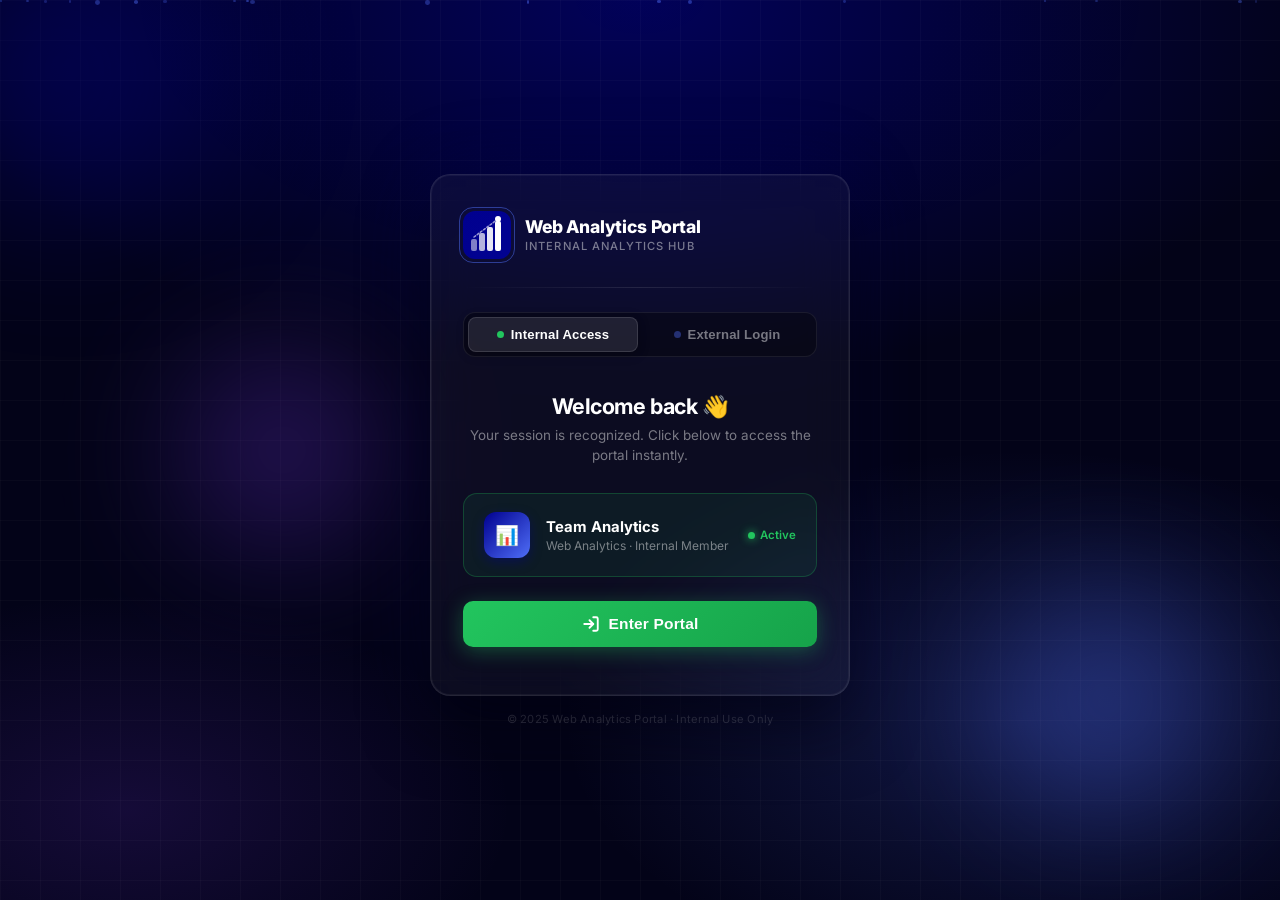
==== index.html @ 43e50b96 "Add files via upload" ====
<!DOCTYPE html>
<html lang="en">
<head>
  <meta charset="UTF-8"/>
  <meta name="viewport" content="width=device-width, initial-scale=1.0"/>
  <title>Web Analytics Portal</title>
  <link rel="stylesheet" href="style.css"/>
</head>
<body class="portal-body">

  <!-- NAVBAR -->
  <header class="navbar">
    <div class="nav-brand">
      <svg width="30" height="30" viewBox="0 0 48 48" fill="none" xmlns="http://www.w3.org/2000/svg">
        <rect width="48" height="48" rx="10" fill="white"/>
        <rect x="8" y="28" width="6" height="12" rx="2" fill="#00008f" opacity="0.4"/>
        <rect x="16" y="22" width="6" height="18" rx="2" fill="#00008f" opacity="0.6"/>
        <rect x="24" y="16" width="6" height="24" rx="2" fill="#00008f" opacity="0.8"/>
        <rect x="32" y="10" width="6" height="30" rx="2" fill="#00008f"/>
        <path d="M11 26 L19 20 L27 14 L35 8" stroke="#4f6ef7" stroke-width="1.5" stroke-linecap="round" stroke-dasharray="2 2"/>
        <circle cx="35" cy="8" r="2.5" fill="#4f6ef7"/>
      </svg>
      <span>Web Analytics Portal</span>
    </div>
    <nav class="nav-tabs">
      <button class="nav-tab active" onclick="switchTab('home')">Home</button>
      <button class="nav-tab" onclick="switchTab('documentation')">Documentation</button>
      <button class="nav-tab" onclick="switchTab('dpo')">DPO</button>
      <button class="nav-tab" onclick="switchTab('resources')">Resources</button>
      <button class="nav-tab" onclick="switchTab('training')">Internal Training</button>
    </nav>
    <div class="nav-user">
      <span class="nav-user-name" id="nav-username">Team</span>
      <button class="btn-logout" onclick="logout()">Logout</button>
    </div>
  </header>

  <!-- ===== HOME TAB ===== -->
  <main id="tab-home" class="tab-content active">
    <div class="page-hero">
      <h1>Analytics Tools &amp; Platforms</h1>
      <p>Explore the suite of web analytics tools used across our digital ecosystem</p>
    </div>

    <div class="tools-grid container">

      <!-- Google Analytics GA4 -->
      <div class="tool-card">
        <div class="tool-card-header ga4-accent">
          <div class="tool-icon">
            <svg width="32" height="32" viewBox="0 0 32 32" fill="none">
              <circle cx="16" cy="16" r="14" fill="#E8710A"/>
              <rect x="10" y="14" width="4" height="10" rx="1" fill="white"/>
              <rect x="17" y="10" width="4" height="14" rx="1" fill="white"/>
            </svg>
          </div>
          <span class="tool-tag">Analytics</span>
        </div>
        <div class="tool-card-body">
          <h3>Google Analytics GA4</h3>
          <p>Next-generation analytics platform with event-based tracking, cross-platform measurement, and AI-powered insights for understanding user behaviour.</p>
          <div class="tool-links">
            <a href="https://analytics.google.com" target="_blank" class="link-pill">
              <svg width="14" height="14" viewBox="0 0 24 24" fill="none" stroke="currentColor" stroke-width="2"><path d="M18 13v6a2 2 0 0 1-2 2H5a2 2 0 0 1-2-2V8a2 2 0 0 1 2-2h6"/><polyline points="15 3 21 3 21 9"/><line x1="10" y1="14" x2="21" y2="3"/></svg>
              Open Platform
            </a>
            <a href="https://www.youtube.com/results?search_query=Google+Analytics+GA4+tutorial" target="_blank" class="btn-watch">
              <svg width="14" height="14" viewBox="0 0 24 24" fill="currentColor"><path d="M8 5v14l11-7z"/></svg>
              Watch Now
            </a>
          </div>
        </div>
      </div>

      <!-- Google Tag Manager -->
      <div class="tool-card">
        <div class="tool-card-header gtm-accent">
          <div class="tool-icon">
            <svg width="32" height="32" viewBox="0 0 32 32" fill="none">
              <rect width="32" height="32" rx="6" fill="#4285F4"/>
              <path d="M16 7l6 9-6 9-6-9z" fill="white" opacity="0.9"/>
              <circle cx="16" cy="16" r="3" fill="#4285F4"/>
            </svg>
          </div>
          <span class="tool-tag">Tag Management</span>
        </div>
        <div class="tool-card-body">
          <h3>Google Tag Manager</h3>
          <p>Deploy and manage marketing and analytics tags without code changes. Centralise tracking implementations and streamline your digital measurement stack.</p>
          <div class="tool-links">
            <a href="https://tagmanager.google.com" target="_blank" class="link-pill">
              <svg width="14" height="14" viewBox="0 0 24 24" fill="none" stroke="currentColor" stroke-width="2"><path d="M18 13v6a2 2 0 0 1-2 2H5a2 2 0 0 1-2-2V8a2 2 0 0 1 2-2h6"/><polyline points="15 3 21 3 21 9"/><line x1="10" y1="14" x2="21" y2="3"/></svg>
              Open Platform
            </a>
            <a href="https://www.youtube.com/results?search_query=Google+Tag+Manager+tutorial" target="_blank" class="btn-watch">
              <svg width="14" height="14" viewBox="0 0 24 24" fill="currentColor"><path d="M8 5v14l11-7z"/></svg>
              Watch Now
            </a>
          </div>
        </div>
      </div>

      <!-- Piano Analytics -->
      <div class="tool-card">
        <div class="tool-card-header piano-accent">
          <div class="tool-icon">
            <svg width="32" height="32" viewBox="0 0 32 32" fill="none">
              <rect width="32" height="32" rx="6" fill="#0050A0"/>
              <path d="M6 22V12l5 6 5-10 5 8 5-4v10H6z" fill="white"/>
            </svg>
          </div>
          <span class="tool-tag">Analytics</span>
        </div>
        <div class="tool-card-body">
          <h3>Piano Analytics</h3>
          <p>Privacy-first analytics with granular data control. Gain deep audience insights while staying compliant with GDPR and other data protection regulations.</p>
          <div class="tool-links">
            <a href="https://piano.io/product/analytics/" target="_blank" class="link-pill">
              <svg width="14" height="14" viewBox="0 0 24 24" fill="none" stroke="currentColor" stroke-width="2"><path d="M18 13v6a2 2 0 0 1-2 2H5a2 2 0 0 1-2-2V8a2 2 0 0 1 2-2h6"/><polyline points="15 3 21 3 21 9"/><line x1="10" y1="14" x2="21" y2="3"/></svg>
              Open Platform
            </a>
            <a href="https://www.youtube.com/results?search_query=Piano+Analytics+tutorial" target="_blank" class="btn-watch">
              <svg width="14" height="14" viewBox="0 0 24 24" fill="currentColor"><path d="M8 5v14l11-7z"/></svg>
              Watch Now
            </a>
          </div>
        </div>
      </div>

      <!-- Commanders Act -->
      <div class="tool-card">
        <div class="tool-card-header ca-accent">
          <div class="tool-icon">
            <svg width="32" height="32" viewBox="0 0 32 32" fill="none">
              <rect width="32" height="32" rx="6" fill="#00008f"/>
              <path d="M8 16a8 8 0 0 1 14-5.2M24 16a8 8 0 0 1-14 5.2" stroke="white" stroke-width="2" stroke-linecap="round"/>
              <circle cx="16" cy="16" r="3" fill="white"/>
            </svg>
          </div>
          <span class="tool-tag">CDP &amp; TMS</span>
        </div>
        <div class="tool-card-body">
          <h3>Commanders Act</h3>
          <p>Enterprise Customer Data Platform combining tag management, consent management, and data activation — built with privacy compliance at its core.</p>
          <div class="tool-links">
            <a href="https://www.commandersact.com" target="_blank" class="link-pill">
              <svg width="14" height="14" viewBox="0 0 24 24" fill="none" stroke="currentColor" stroke-width="2"><path d="M18 13v6a2 2 0 0 1-2 2H5a2 2 0 0 1-2-2V8a2 2 0 0 1 2-2h6"/><polyline points="15 3 21 3 21 9"/><line x1="10" y1="14" x2="21" y2="3"/></svg>
              Open Platform
            </a>
            <a href="https://www.youtube.com/results?search_query=Commanders+Act+tutorial" target="_blank" class="btn-watch">
              <svg width="14" height="14" viewBox="0 0 24 24" fill="currentColor"><path d="M8 5v14l11-7z"/></svg>
              Watch Now
            </a>
          </div>
        </div>
      </div>

      <!-- Adobe Analytics -->
      <div class="tool-card">
        <div class="tool-card-header adobe-accent">
          <div class="tool-icon">
            <svg width="32" height="32" viewBox="0 0 32 32" fill="none">
              <rect width="32" height="32" rx="6" fill="#FF0000"/>
              <path d="M16 6L26 26H6L16 6z" fill="white" opacity="0.9"/>
              <path d="M13 20h6l-3-8z" fill="#FF0000"/>
            </svg>
          </div>
          <span class="tool-tag">Analytics</span>
        </div>
        <div class="tool-card-body">
          <h3>Adobe Analytics</h3>
          <p>Enterprise analytics with multi-channel attribution, real-time segmentation, and AI-driven anomaly detection — powering data-driven decisions at scale.</p>
          <div class="tool-links">
            <a href="https://www.adobe.com/analytics/adobe-analytics.html" target="_blank" class="link-pill">
              <svg width="14" height="14" viewBox="0 0 24 24" fill="none" stroke="currentColor" stroke-width="2"><path d="M18 13v6a2 2 0 0 1-2 2H5a2 2 0 0 1-2-2V8a2 2 0 0 1 2-2h6"/><polyline points="15 3 21 3 21 9"/><line x1="10" y1="14" x2="21" y2="3"/></svg>
              Open Platform
            </a>
            <a href="https://www.youtube.com/results?search_query=Adobe+Analytics+tutorial" target="_blank" class="btn-watch">
              <svg width="14" height="14" viewBox="0 0 24 24" fill="currentColor"><path d="M8 5v14l11-7z"/></svg>
              Watch Now
            </a>
          </div>
        </div>
      </div>

      <!-- PII in GA4 -->
      <div class="tool-card">
        <div class="tool-card-header pii-accent">
          <div class="tool-icon">
            <svg width="32" height="32" viewBox="0 0 32 32" fill="none">
              <rect width="32" height="32" rx="6" fill="#7B2D8B"/>
              <rect x="9" y="15" width="14" height="10" rx="2" fill="white"/>
              <path d="M12 15v-4a4 4 0 0 1 8 0v4" stroke="white" stroke-width="2" stroke-linecap="round"/>
              <circle cx="16" cy="20" r="1.5" fill="#7B2D8B"/>
            </svg>
          </div>
          <span class="tool-tag">Privacy</span>
        </div>
        <div class="tool-card-body">
          <h3>PII in GA4</h3>
          <p>Understanding Personally Identifiable Information handling within Google Analytics 4 — compliance requirements, data redaction, and best practices.</p>
          <div class="tool-links">
            <a href="https://support.google.com/analytics/answer/7686480" target="_blank" class="link-pill">
              <svg width="14" height="14" viewBox="0 0 24 24" fill="none" stroke="currentColor" stroke-width="2"><path d="M18 13v6a2 2 0 0 1-2 2H5a2 2 0 0 1-2-2V8a2 2 0 0 1 2-2h6"/><polyline points="15 3 21 3 21 9"/><line x1="10" y1="14" x2="21" y2="3"/></svg>
              View Guide
            </a>
            <a href="https://www.youtube.com/results?search_query=PII+Google+Analytics+GA4+privacy" target="_blank" class="btn-watch">
              <svg width="14" height="14" viewBox="0 0 24 24" fill="currentColor"><path d="M8 5v14l11-7z"/></svg>
              Watch Now
            </a>
          </div>
        </div>
      </div>

      <!-- OneTrust -->
      <div class="tool-card">
        <div class="tool-card-header ot-accent">
          <div class="tool-icon">
            <svg width="32" height="32" viewBox="0 0 32 32" fill="none">
              <rect width="32" height="32" rx="6" fill="#00A651"/>
              <path d="M16 8a8 8 0 1 0 0 16A8 8 0 0 0 16 8z" fill="white" opacity="0.3"/>
              <path d="M12 16l3 3 5-6" stroke="white" stroke-width="2.5" stroke-linecap="round" stroke-linejoin="round"/>
            </svg>
          </div>
          <span class="tool-tag">Consent</span>
        </div>
        <div class="tool-card-body">
          <h3>OneTrust</h3>
          <p>Consent and preference management platform enabling compliant data collection. Manage cookie banners, privacy notices, and GDPR/CCPA consent workflows.</p>
          <div class="tool-links">
            <a href="https://www.onetrust.com" target="_blank" class="link-pill">
              <svg width="14" height="14" viewBox="0 0 24 24" fill="none" stroke="currentColor" stroke-width="2"><path d="M18 13v6a2 2 0 0 1-2 2H5a2 2 0 0 1-2-2V8a2 2 0 0 1 2-2h6"/><polyline points="15 3 21 3 21 9"/><line x1="10" y1="14" x2="21" y2="3"/></svg>
              Open Platform
            </a>
            <a href="https://www.youtube.com/results?search_query=OneTrust+consent+management+tutorial" target="_blank" class="btn-watch">
              <svg width="14" height="14" viewBox="0 0 24 24" fill="currentColor"><path d="M8 5v14l11-7z"/></svg>
              Watch Now
            </a>
          </div>
        </div>
      </div>

    </div>
  </main>

  <!-- ===== DOCUMENTATION TAB ===== -->
  <main id="tab-documentation" class="tab-content">
    <div class="page-hero">
      <h1>Documentation</h1>
      <p>Official guides, references, and technical documentation for all analytics platforms</p>
    </div>

    <div class="container doc-sections">

      <!-- GA4 -->
      <section class="doc-section">
        <div class="doc-section-header">
          <div class="doc-section-icon ga4-accent"></div>
          <h2>Google Analytics GA4</h2>
        </div>
        <div class="doc-grid">
          <a href="https://support.google.com/analytics#topic=14090456" target="_blank" class="doc-card">
            <span class="doc-card-icon">📘</span>
            <div>
              <h4>GA4 Help Centre</h4>
              <p>Complete official support documentation, setup guides, and feature references</p>
            </div>
            <svg class="doc-arrow" width="16" height="16" viewBox="0 0 24 24" fill="none" stroke="currentColor" stroke-width="2"><path d="M5 12h14M12 5l7 7-7 7"/></svg>
          </a>
          <a href="https://developers.google.com/analytics/devguides/collection/ga4" target="_blank" class="doc-card">
            <span class="doc-card-icon">⚙️</span>
            <div>
              <h4>Developer Documentation</h4>
              <p>API references, SDK guides, measurement protocol for technical implementation</p>
            </div>
            <svg class="doc-arrow" width="16" height="16" viewBox="0 0 24 24" fill="none" stroke="currentColor" stroke-width="2"><path d="M5 12h14M12 5l7 7-7 7"/></svg>
          </a>
          <a href="https://support.google.com/analytics/answer/9267735" target="_blank" class="doc-card">
            <span class="doc-card-icon">📊</span>
            <div>
              <h4>Events &amp; Parameters Reference</h4>
              <p>Standard events, recommended events, and custom parameter naming conventions</p>
            </div>
            <svg class="doc-arrow" width="16" height="16" viewBox="0 0 24 24" fill="none" stroke="currentColor" stroke-width="2"><path d="M5 12h14M12 5l7 7-7 7"/></svg>
          </a>
          <a href="https://support.google.com/analytics/answer/11986666" target="_blank" class="doc-card">
            <span class="doc-card-icon">🔄</span>
            <div>
              <h4>Migration from UA to GA4</h4>
              <p>Step-by-step migration guide from Universal Analytics to GA4</p>
            </div>
            <svg class="doc-arrow" width="16" height="16" viewBox="0 0 24 24" fill="none" stroke="currentColor" stroke-width="2"><path d="M5 12h14M12 5l7 7-7 7"/></svg>
          </a>
        </div>
      </section>

      <!-- GTM -->
      <section class="doc-section">
        <div class="doc-section-header">
          <div class="doc-section-icon gtm-accent"></div>
          <h2>Google Tag Manager</h2>
        </div>
        <div class="doc-grid">
          <a href="https://support.google.com/tagmanager" target="_blank" class="doc-card">
            <span class="doc-card-icon">📘</span>
            <div>
              <h4>GTM Help Centre</h4>
              <p>Official GTM documentation covering tags, triggers, variables, and workspaces</p>
            </div>
            <svg class="doc-arrow" width="16" height="16" viewBox="0 0 24 24" fill="none" stroke="currentColor" stroke-width="2"><path d="M5 12h14M12 5l7 7-7 7"/></svg>
          </a>
          <a href="https://developers.google.com/tag-platform/tag-manager" target="_blank" class="doc-card">
            <span class="doc-card-icon">⚙️</span>
            <div>
              <h4>Developer Reference</h4>
              <p>API docs, custom tag templates, and advanced implementation patterns</p>
            </div>
            <svg class="doc-arrow" width="16" height="16" viewBox="0 0 24 24" fill="none" stroke="currentColor" stroke-width="2"><path d="M5 12h14M12 5l7 7-7 7"/></svg>
          </a>
          <a href="https://support.google.com/tagmanager/answer/6103696" target="_blank" class="doc-card">
            <span class="doc-card-icon">🏷️</span>
            <div>
              <h4>Tags, Triggers &amp; Variables</h4>
              <p>Core concepts and configuration reference for GTM components</p>
            </div>
            <svg class="doc-arrow" width="16" height="16" viewBox="0 0 24 24" fill="none" stroke="currentColor" stroke-width="2"><path d="M5 12h14M12 5l7 7-7 7"/></svg>
          </a>
          <a href="https://support.google.com/tagmanager/answer/7679322" target="_blank" class="doc-card">
            <span class="doc-card-icon">🔒</span>
            <div>
              <h4>Consent Mode in GTM</h4>
              <p>Implementing Google Consent Mode v2 using Google Tag Manager</p>
            </div>
            <svg class="doc-arrow" width="16" height="16" viewBox="0 0 24 24" fill="none" stroke="currentColor" stroke-width="2"><path d="M5 12h14M12 5l7 7-7 7"/></svg>
          </a>
        </div>
      </section>

      <!-- Piano Analytics -->
      <section class="doc-section">
        <div class="doc-section-header">
          <div class="doc-section-icon piano-accent"></div>
          <h2>Piano Analytics</h2>
        </div>
        <div class="doc-grid">
          <a href="https://developers.atinternet-solutions.com/piano-analytics/" target="_blank" class="doc-card">
            <span class="doc-card-icon">📘</span>
            <div>
              <h4>Piano Analytics Developer Docs</h4>
              <p>SDK references, API documentation, and technical implementation guides</p>
            </div>
            <svg class="doc-arrow" width="16" height="16" viewBox="0 0 24 24" fill="none" stroke="currentColor" stroke-width="2"><path d="M5 12h14M12 5l7 7-7 7"/></svg>
          </a>
          <a href="https://piano.io/resource/privacy-compliance/" target="_blank" class="doc-card">
            <span class="doc-card-icon">🛡️</span>
            <div>
              <h4>Privacy &amp; Compliance</h4>
              <p>GDPR compliance features, data retention settings, and privacy controls</p>
            </div>
            <svg class="doc-arrow" width="16" height="16" viewBox="0 0 24 24" fill="none" stroke="currentColor" stroke-width="2"><path d="M5 12h14M12 5l7 7-7 7"/></svg>
          </a>
          <a href="https://developers.atinternet-solutions.com/piano-analytics/data-collection/sdks/javascript" target="_blank" class="doc-card">
            <span class="doc-card-icon">💻</span>
            <div>
              <h4>JavaScript SDK</h4>
              <p>Web tracking implementation with the Piano Analytics JavaScript SDK</p>
            </div>
            <svg class="doc-arrow" width="16" height="16" viewBox="0 0 24 24" fill="none" stroke="currentColor" stroke-width="2"><path d="M5 12h14M12 5l7 7-7 7"/></svg>
          </a>
        </div>
      </section>

      <!-- Commanders Act -->
      <section class="doc-section">
        <div class="doc-section-header">
          <div class="doc-section-icon ca-accent"></div>
          <h2>Commanders Act</h2>
        </div>
        <div class="doc-grid">
          <a href="https://doc.commandersact.com" target="_blank" class="doc-card">
            <span class="doc-card-icon">📘</span>
            <div>
              <h4>Commanders Act Documentation</h4>
              <p>Full platform documentation including TMS, CDP, and consent management</p>
            </div>
            <svg class="doc-arrow" width="16" height="16" viewBox="0 0 24 24" fill="none" stroke="currentColor" stroke-width="2"><path d="M5 12h14M12 5l7 7-7 7"/></svg>
          </a>
          <a href="https://doc.commandersact.com/configure/consent-management" target="_blank" class="doc-card">
            <span class="doc-card-icon">🔒</span>
            <div>
              <h4>Consent Management</h4>
              <p>CMP setup, cookie consent, and privacy regulation compliance documentation</p>
            </div>
            <svg class="doc-arrow" width="16" height="16" viewBox="0 0 24 24" fill="none" stroke="currentColor" stroke-width="2"><path d="M5 12h14M12 5l7 7-7 7"/></svg>
          </a>
          <a href="https://doc.commandersact.com/data-activation" target="_blank" class="doc-card">
            <span class="doc-card-icon">🚀</span>
            <div>
              <h4>Data Activation</h4>
              <p>Destination connectors, audience management, and data routing configurations</p>
            </div>
            <svg class="doc-arrow" width="16" height="16" viewBox="0 0 24 24" fill="none" stroke="currentColor" stroke-width="2"><path d="M5 12h14M12 5l7 7-7 7"/></svg>
          </a>
        </div>
      </section>

    </div>
  </main>

  <!-- ===== DPO TAB ===== -->
  <main id="tab-dpo" class="tab-content">
    <div class="page-hero">
      <h1>Data Protection Officer (DPO)</h1>
      <p>Privacy compliance, PII guidelines, and data protection documentation for GA4</p>
    </div>

    <div class="container">

      <div class="dpo-banner">
        <div class="dpo-banner-icon">🛡️</div>
        <div>
          <h3>Privacy-First Analytics</h3>
          <p>All analytics implementations must comply with GDPR, CCPA, and applicable data protection regulations. This section provides guidance on handling Personally Identifiable Information (PII) within our analytics stack.</p>
        </div>
      </div>

      <div class="dpo-grid">

        <div class="dpo-card">
          <div class="dpo-card-icon pii-accent">🔑</div>
          <h3>What is PII in GA4?</h3>
          <p>Personally Identifiable Information includes any data that can directly or indirectly identify an individual — names, email addresses, phone numbers, IP addresses, user IDs linked to real people, and device identifiers.</p>
          <ul class="dpo-list">
            <li>Full names and email addresses</li>
            <li>Precise geographic locations</li>
            <li>Device identifiers &amp; IP addresses</li>
            <li>Login credentials or user IDs</li>
            <li>Financial or health information</li>
          </ul>
          <a href="https://support.google.com/analytics/answer/7686480" target="_blank" class="dpo-link">Google's PII Policy →</a>
        </div>

        <div class="dpo-card">
          <div class="dpo-card-icon ca-accent">⚠️</div>
          <h3>PII Prohibitions in GA4</h3>
          <p>Google Analytics prohibits sending PII to GA4 as it violates their Terms of Service. Violations can result in account termination and regulatory penalties.</p>
          <ul class="dpo-list">
            <li>Never send email addresses in event parameters</li>
            <li>Do not pass raw user IDs that link to PII</li>
            <li>Avoid collecting form field values directly</li>
            <li>Redact PII before sending to the datalayer</li>
            <li>Review URL parameters for embedded PII</li>
          </ul>
          <a href="https://support.google.com/analytics/answer/2795983" target="_blank" class="dpo-link">GA4 Terms of Service →</a>
        </div>

        <div class="dpo-card">
          <div class="dpo-card-icon gtm-accent">🛠️</div>
          <h3>Technical Controls &amp; GTM</h3>
          <p>Use GTM variables and custom JavaScript to strip or hash PII before it reaches GA4. Implement server-side tagging for additional data control.</p>
          <ul class="dpo-list">
            <li>Use hashed user IDs (SHA-256)</li>
            <li>Configure URL redaction in GA4 settings</li>
            <li>Enable IP anonymisation</li>
            <li>Set data retention to minimum required</li>
            <li>Use GTM PII detection variables</li>
          </ul>
          <a href="https://developers.google.com/analytics/devguides/collection/ga4/reference/config" target="_blank" class="dpo-link">GA4 Config Reference →</a>
        </div>

        <div class="dpo-card">
          <div class="dpo-card-icon ot-accent">📋</div>
          <h3>Consent &amp; Legal Basis</h3>
          <p>Analytics tracking must have a valid legal basis. Consent Mode v2 integrates with OneTrust and Commanders Act to respect user consent choices.</p>
          <ul class="dpo-list">
            <li>Implement Consent Mode v2 for GA4</li>
            <li>Honour opt-out signals (GPC)</li>
            <li>Maintain consent audit logs</li>
            <li>Update privacy notices accordingly</li>
            <li>Conduct regular DPIAs for new tracking</li>
          </ul>
          <a href="https://support.google.com/analytics/answer/9976101" target="_blank" class="dpo-link">Consent Mode Documentation →</a>
        </div>

        <div class="dpo-card">
          <div class="dpo-card-icon adobe-accent">📁</div>
          <h3>Data Subject Rights</h3>
          <p>Users have the right to access, correct, and delete their data. GA4 provides mechanisms to support DSARs (Data Subject Access Requests).</p>
          <ul class="dpo-list">
            <li>Use GA4 User Deletion API</li>
            <li>Document all data collection points</li>
            <li>Respond to DSARs within 30 days</li>
            <li>Maintain data processing records</li>
            <li>Appoint a DPO for large-scale processing</li>
          </ul>
          <a href="https://developers.google.com/analytics/devguides/config/userdeletion/v3" target="_blank" class="dpo-link">User Deletion API →</a>
        </div>

        <div class="dpo-card">
          <div class="dpo-card-icon piano-accent">📊</div>
          <h3>Audit &amp; Compliance Checklist</h3>
          <p>Regular audits ensure ongoing compliance. Use this checklist to review your GA4 implementation for PII risks.</p>
          <ul class="dpo-list">
            <li>✅ DebugView review for PII leaks</li>
            <li>✅ URL parameter audit quarterly</li>
            <li>✅ Custom dimension/metric review</li>
            <li>✅ Third-party integrations assessed</li>
            <li>✅ Consent banner A/B test compliance</li>
          </ul>
          <a href="https://support.google.com/analytics/answer/9355481" target="_blank" class="dpo-link">GA4 DebugView Guide →</a>
        </div>

      </div>

    </div>
  </main>

  <!-- ===== RESOURCES TAB ===== -->
  <main id="tab-resources" class="tab-content">
    <div class="page-hero">
      <h1>Resources</h1>
      <p>Downloadable presentations, walkthroughs, and training materials from our team</p>
    </div>

    <div class="container resources-grid">

      <!-- Piano Analytics Documentation -->
      <div class="resource-card">
        <div class="resource-card-top piano-accent">
          <div class="resource-icon">
            <svg width="40" height="40" viewBox="0 0 40 40" fill="none">
              <rect width="40" height="40" rx="10" fill="rgba(255,255,255,0.15)"/>
              <path d="M12 10h16v20H12z" fill="white" opacity="0.3" rx="2"/>
              <path d="M15 16h10M15 20h10M15 24h6" stroke="white" stroke-width="1.5" stroke-linecap="round"/>
              <path d="M24 6v8l4-4-4-4z" fill="white"/>
            </svg>
          </div>
          <span class="resource-badge">Presentation</span>
        </div>
        <div class="resource-card-body">
          <h3>Piano Analytics Documentation</h3>
          <p class="resource-desc">Comprehensive overview of Piano Analytics — implementation guide, features, and best practices for digital analytics teams.</p>
          <div class="resource-author">
            <div class="author-avatar piano-accent">AR</div>
            <div>
              <p class="author-name">Aanchal Ranglani</p>
              <p class="author-title">Associate Consultant, Digital Marketing &amp; Web Analytics</p>
            </div>
          </div>
          <div class="resource-actions">
            <button class="btn-view-ppt" onclick="viewPPT('piano')">
              <svg width="14" height="14" viewBox="0 0 24 24" fill="none" stroke="currentColor" stroke-width="2"><path d="M1 12s4-8 11-8 11 8 11 8-4 8-11 8-11-8-11-8z"/><circle cx="12" cy="12" r="3"/></svg>
              View PPT
            </button>
            <button class="btn-download-ppt" onclick="downloadPPT('piano')">
              <svg width="14" height="14" viewBox="0 0 24 24" fill="none" stroke="currentColor" stroke-width="2"><path d="M21 15v4a2 2 0 0 1-2 2H5a2 2 0 0 1-2-2v-4"/><polyline points="7 10 12 15 17 10"/><line x1="12" y1="15" x2="12" y2="3"/></svg>
              Download PPT
            </button>
          </div>
        </div>
      </div>

      <!-- PII Walkthrough -->
      <div class="resource-card">
        <div class="resource-card-top pii-accent">
          <div class="resource-icon">
            <svg width="40" height="40" viewBox="0 0 40 40" fill="none">
              <rect width="40" height="40" rx="10" fill="rgba(255,255,255,0.15)"/>
              <rect x="12" y="20" width="16" height="12" rx="2" fill="white" opacity="0.4"/>
              <path d="M15 20v-5a5 5 0 0 1 10 0v5" stroke="white" stroke-width="1.8" stroke-linecap="round"/>
              <circle cx="20" cy="26" r="2" fill="white"/>
            </svg>
          </div>
          <span class="resource-badge">Walkthrough</span>
        </div>
        <div class="resource-card-body">
          <h3>PII Walkthrough</h3>
          <p class="resource-desc">Step-by-step walkthrough of Personally Identifiable Information identification, risk assessment, and compliance remediation in GA4 implementations.</p>
          <div class="resource-author">
            <div class="author-avatar pii-accent">JK</div>
            <div>
              <p class="author-name">Jeevan KS</p>
              <p class="author-title">Associate, Digital Marketing &amp; Web Analytics</p>
            </div>
          </div>
          <div class="resource-actions">
            <button class="btn-view-ppt" onclick="viewPPT('pii')">
              <svg width="14" height="14" viewBox="0 0 24 24" fill="none" stroke="currentColor" stroke-width="2"><path d="M1 12s4-8 11-8 11 8 11 8-4 8-11 8-11-8-11-8z"/><circle cx="12" cy="12" r="3"/></svg>
              View PPT
            </button>
            <button class="btn-download-ppt" onclick="downloadPPT('pii')">
              <svg width="14" height="14" viewBox="0 0 24 24" fill="none" stroke="currentColor" stroke-width="2"><path d="M21 15v4a2 2 0 0 1-2 2H5a2 2 0 0 1-2-2v-4"/><polyline points="7 10 12 15 17 10"/><line x1="12" y1="15" x2="12" y2="3"/></svg>
              Download PPT
            </button>
          </div>
        </div>
      </div>

    </div>
  </main>

  <!-- ===== INTERNAL TRAINING TAB ===== -->
  <main id="tab-training" class="tab-content">
    <div class="page-hero">
      <h1>Internal Training Resources</h1>
      <p>Knowledge transfer sessions and live training recordings from our analytics team</p>
    </div>

    <div class="container">

      <!-- Section label -->
      <div class="training-section-label">
        <svg width="16" height="16" viewBox="0 0 24 24" fill="none" stroke="currentColor" stroke-width="2" stroke-linecap="round" stroke-linejoin="round"><polygon points="23 7 16 12 23 17 23 7"/><rect x="1" y="5" width="15" height="14" rx="2" ry="2"/></svg>
        KT Sessions — Microsoft Teams Recordings
      </div>

      <div class="training-grid">

        <!-- Piano Analytics KT -->
        <div class="training-card">
          <div class="training-card-banner piano-accent">
            <div class="training-tool-icon">
              <!-- Piano Analytics icon -->
              <svg width="44" height="44" viewBox="0 0 44 44" fill="none">
                <rect width="44" height="44" rx="11" fill="rgba(255,255,255,0.15)"/>
                <!-- piano keys style -->
                <rect x="10" y="12" width="5" height="14" rx="1.5" fill="white" opacity="0.9"/>
                <rect x="17" y="12" width="5" height="14" rx="1.5" fill="white" opacity="0.7"/>
                <rect x="24" y="12" width="5" height="14" rx="1.5" fill="white" opacity="0.9"/>
                <rect x="31" y="12" width="3" height="14" rx="1.5" fill="white" opacity="0.7"/>
                <!-- black keys -->
                <rect x="14" y="12" width="3.5" height="9" rx="1" fill="rgba(0,0,0,0.45)"/>
                <rect x="21" y="12" width="3.5" height="9" rx="1" fill="rgba(0,0,0,0.45)"/>
                <rect x="28" y="12" width="3.5" height="9" rx="1" fill="rgba(0,0,0,0.45)"/>
                <!-- chart line below -->
                <path d="M10 32 L17 28 L24 30 L34 25" stroke="white" stroke-width="1.8" stroke-linecap="round" stroke-linejoin="round" opacity="0.8"/>
              </svg>
            </div>
            <div class="training-badge">
              <svg width="11" height="11" viewBox="0 0 24 24" fill="currentColor"><path d="M8 5v14l11-7z"/></svg>
              KT Session
            </div>
          </div>

          <div class="training-card-body">
            <h3 class="training-title">Piano Analytics</h3>
            <p class="training-desc">An in-depth knowledge transfer covering Piano Analytics setup, tagging methodology, reporting dashboards, and integration best practices used in our web analytics stack.</p>

            <div class="training-meta">
              <div class="training-meta-item">
                <svg width="13" height="13" viewBox="0 0 24 24" fill="none" stroke="currentColor" stroke-width="2" stroke-linecap="round"><rect x="3" y="4" width="18" height="18" rx="2"/><line x1="16" y1="2" x2="16" y2="6"/><line x1="8" y1="2" x2="8" y2="6"/><line x1="3" y1="10" x2="21" y2="10"/></svg>
                Teams Recording
              </div>
              <div class="training-meta-item">
                <svg width="13" height="13" viewBox="0 0 24 24" fill="none" stroke="currentColor" stroke-width="2" stroke-linecap="round"><circle cx="12" cy="12" r="10"/><polyline points="12 6 12 12 16 14"/></svg>
                On Demand
              </div>
            </div>

            <div class="training-presenter">
              <div class="presenter-avatar piano-accent">AR</div>
              <div class="presenter-info">
                <p class="presenter-name">Aanchal Ranglani</p>
                <p class="presenter-role">Associate Consultant · Digital Marketing &amp; Web Analytics</p>
              </div>
            </div>

            <div class="training-actions">
              <a href="#" onclick="openTeamsLink('piano'); return false;" class="btn-watch-now piano-btn">
                <svg width="15" height="15" viewBox="0 0 24 24" fill="currentColor"><path d="M8 5v14l11-7z"/></svg>
                Watch Now
              </a>
            </div>
          </div>
        </div>

        <!-- OneTrust KT -->
        <div class="training-card">
          <div class="training-card-banner ot-accent">
            <div class="training-tool-icon">
              <!-- OneTrust icon -->
              <svg width="44" height="44" viewBox="0 0 44 44" fill="none">
                <rect width="44" height="44" rx="11" fill="rgba(255,255,255,0.15)"/>
                <!-- shield -->
                <path d="M22 10 L34 15 L34 24 C34 30 28 35 22 37 C16 35 10 30 10 24 L10 15 Z" fill="white" opacity="0.2"/>
                <path d="M22 10 L34 15 L34 24 C34 30 28 35 22 37 C16 35 10 30 10 24 L10 15 Z" stroke="white" stroke-width="1.5" stroke-linejoin="round"/>
                <!-- checkmark inside -->
                <path d="M16 23 L20 27 L28 19" stroke="white" stroke-width="2.2" stroke-linecap="round" stroke-linejoin="round"/>
              </svg>
            </div>
            <div class="training-badge">
              <svg width="11" height="11" viewBox="0 0 24 24" fill="currentColor"><path d="M8 5v14l11-7z"/></svg>
              KT Session
            </div>
          </div>

          <div class="training-card-body">
            <h3 class="training-title">One Trust</h3>
            <p class="training-desc">Knowledge transfer on OneTrust — consent management, cookie categorisation, privacy policy integration, and compliance workflows for digital analytics implementations.</p>

            <div class="training-meta">
              <div class="training-meta-item">
                <svg width="13" height="13" viewBox="0 0 24 24" fill="none" stroke="currentColor" stroke-width="2" stroke-linecap="round"><rect x="3" y="4" width="18" height="18" rx="2"/><line x1="16" y1="2" x2="16" y2="6"/><line x1="8" y1="2" x2="8" y2="6"/><line x1="3" y1="10" x2="21" y2="10"/></svg>
                Teams Recording
              </div>
              <div class="training-meta-item">
                <svg width="13" height="13" viewBox="0 0 24 24" fill="none" stroke="currentColor" stroke-width="2" stroke-linecap="round"><circle cx="12" cy="12" r="10"/><polyline points="12 6 12 12 16 14"/></svg>
                On Demand
              </div>
            </div>

            <div class="training-presenter">
              <div class="presenter-avatar ot-accent">SS</div>
              <div class="presenter-info">
                <p class="presenter-name">Subhankar Sarkar</p>
                <p class="presenter-role">Analyst · Digital Marketing &amp; Web Analytics</p>
              </div>
            </div>

            <div class="training-actions">
              <a href="#" onclick="openTeamsLink('onetrust'); return false;" class="btn-watch-now ot-btn">
                <svg width="15" height="15" viewBox="0 0 24 24" fill="currentColor"><path d="M8 5v14l11-7z"/></svg>
                Watch Now
              </a>
            </div>
          </div>
        </div>

      </div><!-- /training-grid -->
    </div>
  </main>

  <!-- Teams Link Modal -->
  <div id="teams-modal" class="modal-overlay hidden">
    <div class="modal-box" style="max-width:480px;">
      <div class="modal-header" id="teams-modal-header">
        <h3 id="teams-modal-title">Open Recording</h3>
        <button class="modal-close" onclick="closeTeamsModal()">✕</button>
      </div>
      <div class="modal-body" style="padding:32px 28px; text-align:center;">
        <div style="width:56px;height:56px;border-radius:14px;background:#5059C9;display:flex;align-items:center;justify-content:center;margin:0 auto 18px;">
          <svg width="28" height="28" viewBox="0 0 24 24" fill="white"><path d="M20.625 7.875H14.25v8.25a2.25 2.25 0 0 0 2.25 2.25h4.125A1.875 1.875 0 0 0 22.5 16.5V9.75a1.875 1.875 0 0 0-1.875-1.875zM9 7.125a3 3 0 1 0 0-6 3 3 0 0 0 0 6zm6.375-1.5a2.25 2.25 0 1 0 0-4.5 2.25 2.25 0 0 0 0 4.5zM1.5 16.875A2.625 2.625 0 0 0 4.125 19.5h9.75A2.625 2.625 0 0 0 16.5 16.875V14.25A5.25 5.25 0 0 0 11.25 9H6.75A5.25 5.25 0 0 0 1.5 14.25v2.625z"/></svg>
        </div>
        <p style="font-size:1rem;font-weight:700;color:#0f1117;margin-bottom:8px;" id="teams-modal-session">KT Session</p>
        <p style="font-size:0.84rem;color:#6b7385;line-height:1.6;margin-bottom:24px;">Add your Microsoft Teams recording link below. Once saved, this button will open the recording directly in Teams or your browser.</p>
        <div style="background:#f5f6fa;border:1.5px dashed #c7d0e8;border-radius:10px;padding:18px 16px;margin-bottom:20px;">
          <p style="font-size:0.78rem;font-weight:600;color:#3d4556;margin-bottom:8px;text-align:left;">Teams Recording URL</p>
          <input id="teams-link-input" type="url" placeholder="https://teams.microsoft.com/..." style="width:100%;padding:10px 12px;border:1.5px solid #e2e4ec;border-radius:8px;font-size:0.88rem;color:#0f1117;outline:none;font-family:inherit;" />
        </div>
        <div style="display:flex;gap:10px;justify-content:center;">
          <button onclick="closeTeamsModal()" style="padding:10px 20px;border:1.5px solid #e2e4ec;background:white;border-radius:8px;font-size:0.85rem;font-weight:600;color:#3d4556;cursor:pointer;">Cancel</button>
          <button onclick="saveAndOpenTeams()" style="padding:10px 24px;background:#00008f;color:white;border:none;border-radius:8px;font-size:0.85rem;font-weight:600;cursor:pointer;">Open Recording</button>
        </div>
      </div>
    </div>
  </div>

  <!-- PPT Viewer Modal -->
  <div id="ppt-modal" class="modal-overlay hidden">
    <div class="modal-box">
      <div class="modal-header">
        <h3 id="modal-title">Presentation Viewer</h3>
        <button class="modal-close" onclick="closePPTModal()">✕</button>
      </div>
      <div class="modal-body">
        <div class="ppt-placeholder">
          <svg width="60" height="60" viewBox="0 0 60 60" fill="none">
            <rect width="60" height="60" rx="12" fill="#00008f" opacity="0.1"/>
            <path d="M15 15h30v30H15z" fill="#00008f" opacity="0.2" rx="2"/>
            <path d="M20 22h20M20 29h20M20 36h12" stroke="#00008f" stroke-width="2" stroke-linecap="round"/>
          </svg>
          <p id="modal-ppt-name">Presentation</p>
          <p class="ppt-note">Upload the PPT file to enable in-portal viewing.<br/>Use the Download button to access the file.</p>
        </div>
      </div>
    </div>
  </div>

  <script src="portal.js"></script>
</body>
</html>
---- style.css ----
/* =========================================
   WEB ANALYTICS PORTAL — style.css
   Brand: #00008f (navy) + white
   ========================================= */

/* --- Reset & Base --- */
*, *::before, *::after { box-sizing: border-box; margin: 0; padding: 0; }

:root {
  --brand:       #00008f;
  --brand-dark:  #00006a;
  --brand-light: #e8e8f5;
  --brand-mid:   #3333aa;
  --white:       #ffffff;
  --text-dark:   #0f1117;
  --text-mid:    #3d4556;
  --text-light:  #6b7385;
  --border:      #e2e4ec;
  --bg:          #f5f6fa;
  --card-shadow: 0 2px 12px rgba(0,0,143,0.09);
  --card-hover:  0 6px 24px rgba(0,0,143,0.16);
  --radius:      12px;
  --radius-sm:   8px;

  /* accent colours per tool */
  --ga4:   #E8710A;
  --gtm:   #4285F4;
  --piano: #0050A0;
  --ca:    #00008f;
  --adobe: #FF0000;
  --pii:   #7B2D8B;
  --ot:    #00A651;
}

html { scroll-behavior: smooth; }
body { font-family: 'Segoe UI', system-ui, -apple-system, sans-serif; color: var(--text-dark); background: var(--bg); }

a { text-decoration: none; color: inherit; }
ul { list-style: none; }

/* =========================================
   LOGIN PAGE
   ========================================= */
.login-body {
  min-height: 100vh;
  display: flex;
  align-items: center;
  justify-content: center;
  background: linear-gradient(135deg, #00008f 0%, #1a1ab5 40%, #3a3acc 100%);
  padding: 24px;
}

.login-wrapper {
  width: 100%;
  max-width: 420px;
  display: flex;
  flex-direction: column;
  align-items: center;
  gap: 20px;
}

.login-card {
  width: 100%;
  background: var(--white);
  border-radius: 16px;
  padding: 36px 32px;
  box-shadow: 0 24px 60px rgba(0,0,0,0.25);
}

.login-brand {
  display: flex;
  align-items: center;
  gap: 12px;
  margin-bottom: 28px;
}

.brand-name {
  font-size: 1.05rem;
  font-weight: 700;
  color: var(--brand);
  line-height: 1.2;
}

.brand-tagline {
  font-size: 0.72rem;
  color: var(--text-light);
  letter-spacing: 0.04em;
  text-transform: uppercase;
}

.login-heading {
  font-size: 1.6rem;
  font-weight: 700;
  color: var(--text-dark);
  margin-bottom: 4px;
}

.login-sub {
  font-size: 0.88rem;
  color: var(--text-light);
  margin-bottom: 28px;
}

.form-group {
  margin-bottom: 20px;
}

.form-group label {
  display: block;
  font-size: 0.82rem;
  font-weight: 600;
  color: var(--text-mid);
  margin-bottom: 6px;
  letter-spacing: 0.01em;
}

.form-group input {
  width: 100%;
  padding: 11px 14px;
  border: 1.5px solid var(--border);
  border-radius: var(--radius-sm);
  font-size: 0.95rem;
  color: var(--text-dark);
  background: var(--white);
  transition: border-color 0.2s, box-shadow 0.2s;
  outline: none;
}

.form-group input:focus {
  border-color: var(--brand);
  box-shadow: 0 0 0 3px rgba(0,0,143,0.12);
}

.form-group input.error {
  border-color: #dc2626;
}

.password-wrap {
  position: relative;
}

.password-wrap input { padding-right: 42px; }

.toggle-pw {
  position: absolute;
  right: 12px;
  top: 50%;
  transform: translateY(-50%);
  background: none;
  border: none;
  cursor: pointer;
  color: var(--text-light);
  padding: 4px;
  display: flex;
  align-items: center;
}

.toggle-pw:hover { color: var(--brand); }

.field-error {
  display: block;
  font-size: 0.75rem;
  color: #dc2626;
  margin-top: 4px;
  min-height: 16px;
}

.login-alert {
  padding: 10px 14px;
  border-radius: var(--radius-sm);
  font-size: 0.85rem;
  margin-bottom: 16px;
}

.login-alert.error { background: #fee2e2; color: #991b1b; border: 1px solid #fca5a5; }
.login-alert.success { background: #dcfce7; color: #166534; border: 1px solid #86efac; }

.btn-login {
  width: 100%;
  padding: 13px;
  background: var(--brand);
  color: white;
  border: none;
  border-radius: var(--radius-sm);
  font-size: 1rem;
  font-weight: 600;
  cursor: pointer;
  transition: background 0.2s, transform 0.1s;
  display: flex;
  align-items: center;
  justify-content: center;
  gap: 8px;
  margin-bottom: 16px;
}

.btn-login:hover { background: var(--brand-dark); }
.btn-login:active { transform: scale(0.99); }

.btn-loader {
  width: 16px;
  height: 16px;
  border: 2px solid rgba(255,255,255,0.3);
  border-top-color: white;
  border-radius: 50%;
  animation: spin 0.7s linear infinite;
}

@keyframes spin { to { transform: rotate(360deg); } }

.login-hint {
  text-align: center;
  font-size: 0.78rem;
  color: var(--text-light);
}

.login-hint code {
  background: var(--brand-light);
  color: var(--brand);
  padding: 1px 6px;
  border-radius: 4px;
  font-size: 0.8rem;
}

.login-footer {
  font-size: 0.72rem;
  color: rgba(255,255,255,0.5);
  text-align: center;
}

/* =========================================
   PORTAL — NAVBAR
   ========================================= */
.portal-body { min-height: 100vh; background: var(--bg); }

.navbar {
  background: var(--brand);
  padding: 0 28px;
  height: 60px;
  display: flex;
  align-items: center;
  gap: 32px;
  position: sticky;
  top: 0;
  z-index: 100;
  box-shadow: 0 2px 16px rgba(0,0,143,0.3);
}

.nav-brand {
  display: flex;
  align-items: center;
  gap: 10px;
  font-size: 1rem;
  font-weight: 700;
  color: white;
  white-space: nowrap;
  flex-shrink: 0;
}

.nav-tabs {
  display: flex;
  align-items: center;
  gap: 4px;
  flex: 1;
}

.nav-tab {
  background: none;
  border: none;
  color: rgba(255,255,255,0.7);
  font-size: 0.88rem;
  font-weight: 500;
  padding: 8px 16px;
  border-radius: 6px;
  cursor: pointer;
  transition: background 0.15s, color 0.15s;
  white-space: nowrap;
}

.nav-tab:hover { background: rgba(255,255,255,0.12); color: white; }
.nav-tab.active { background: rgba(255,255,255,0.18); color: white; font-weight: 600; }

.nav-user {
  display: flex;
  align-items: center;
  gap: 12px;
  margin-left: auto;
  flex-shrink: 0;
}

.nav-user-name {
  font-size: 0.85rem;
  color: rgba(255,255,255,0.85);
}

.btn-logout {
  background: rgba(255,255,255,0.15);
  border: 1px solid rgba(255,255,255,0.25);
  color: white;
  padding: 6px 14px;
  border-radius: 6px;
  font-size: 0.8rem;
  cursor: pointer;
  transition: background 0.15s;
}

.btn-logout:hover { background: rgba(255,255,255,0.25); }

/* =========================================
   TAB SYSTEM
   ========================================= */
.tab-content { display: none; }
.tab-content.active { display: block; }

/* =========================================
   PAGE HERO
   ========================================= */
.page-hero {
  background: linear-gradient(135deg, var(--brand) 0%, var(--brand-mid) 100%);
  color: white;
  padding: 48px 28px 44px;
  text-align: center;
}

.page-hero h1 {
  font-size: 2rem;
  font-weight: 700;
  margin-bottom: 8px;
}

.page-hero p {
  font-size: 1rem;
  opacity: 0.8;
  max-width: 520px;
  margin: 0 auto;
}

/* =========================================
   CONTAINER
   ========================================= */
.container {
  max-width: 1180px;
  margin: 0 auto;
  padding: 40px 28px;
}

/* =========================================
   HOME — TOOLS GRID
   ========================================= */
.tools-grid {
  display: grid;
  grid-template-columns: repeat(auto-fill, minmax(300px, 1fr));
  gap: 24px;
}

.tool-card {
  background: white;
  border-radius: var(--radius);
  overflow: hidden;
  box-shadow: var(--card-shadow);
  transition: transform 0.2s, box-shadow 0.2s;
  display: flex;
  flex-direction: column;
}

.tool-card:hover {
  transform: translateY(-3px);
  box-shadow: var(--card-hover);
}

.tool-card-header {
  padding: 20px 20px 16px;
  display: flex;
  align-items: center;
  justify-content: space-between;
}

.tool-icon {
  display: flex;
  align-items: center;
}

.tool-tag {
  font-size: 0.72rem;
  font-weight: 600;
  text-transform: uppercase;
  letter-spacing: 0.06em;
  background: rgba(255,255,255,0.25);
  color: white;
  padding: 4px 10px;
  border-radius: 20px;
}

/* accent backgrounds for card headers */
.ga4-accent   { background: linear-gradient(135deg, #E8710A, #f09d3a); }
.gtm-accent   { background: linear-gradient(135deg, #4285F4, #69a3ff); }
.piano-accent { background: linear-gradient(135deg, #0050A0, #1a6fc7); }
.ca-accent    { background: linear-gradient(135deg, #00008f, #2222b5); }
.adobe-accent { background: linear-gradient(135deg, #FF0000, #ff4444); }
.pii-accent   { background: linear-gradient(135deg, #7B2D8B, #a040b5); }
.ot-accent    { background: linear-gradient(135deg, #00A651, #00c962); }

.tool-card-body {
  padding: 20px;
  flex: 1;
  display: flex;
  flex-direction: column;
  gap: 12px;
}

.tool-card-body h3 {
  font-size: 1.05rem;
  font-weight: 700;
  color: var(--text-dark);
}

.tool-card-body p {
  font-size: 0.86rem;
  color: var(--text-mid);
  line-height: 1.6;
  flex: 1;
}

.tool-links {
  display: flex;
  gap: 10px;
  flex-wrap: wrap;
  margin-top: auto;
}

.link-pill {
  display: inline-flex;
  align-items: center;
  gap: 5px;
  font-size: 0.78rem;
  font-weight: 600;
  color: var(--brand);
  background: var(--brand-light);
  padding: 7px 12px;
  border-radius: 6px;
  transition: background 0.15s;
  border: 1px solid rgba(0,0,143,0.12);
}

.link-pill:hover { background: #d0d0ec; }

.btn-watch {
  display: inline-flex;
  align-items: center;
  gap: 5px;
  font-size: 0.78rem;
  font-weight: 600;
  color: white;
  background: var(--brand);
  padding: 7px 12px;
  border-radius: 6px;
  transition: background 0.15s;
  border: none;
  cursor: pointer;
  text-decoration: none;
}

.btn-watch:hover { background: var(--brand-dark); }

/* =========================================
   DOCUMENTATION TAB
   ========================================= */
.doc-sections { display: flex; flex-direction: column; gap: 40px; }

.doc-section {}

.doc-section-header {
  display: flex;
  align-items: center;
  gap: 12px;
  margin-bottom: 16px;
}

.doc-section-icon {
  width: 6px;
  height: 28px;
  border-radius: 3px;
}

.doc-section-header h2 {
  font-size: 1.25rem;
  font-weight: 700;
  color: var(--text-dark);
}

.doc-grid {
  display: grid;
  grid-template-columns: repeat(auto-fill, minmax(260px, 1fr));
  gap: 14px;
}

.doc-card {
  background: white;
  border: 1px solid var(--border);
  border-radius: var(--radius-sm);
  padding: 16px;
  display: flex;
  align-items: flex-start;
  gap: 12px;
  transition: border-color 0.15s, box-shadow 0.15s, transform 0.15s;
  cursor: pointer;
}

.doc-card:hover {
  border-color: var(--brand);
  box-shadow: var(--card-shadow);
  transform: translateY(-1px);
}

.doc-card-icon { font-size: 1.3rem; flex-shrink: 0; margin-top: 1px; }

.doc-card h4 {
  font-size: 0.88rem;
  font-weight: 600;
  color: var(--text-dark);
  margin-bottom: 3px;
}

.doc-card p {
  font-size: 0.78rem;
  color: var(--text-light);
  line-height: 1.5;
}

.doc-arrow {
  margin-left: auto;
  flex-shrink: 0;
  color: var(--text-light);
  transition: color 0.15s, transform 0.15s;
  margin-top: 2px;
}

.doc-card:hover .doc-arrow {
  color: var(--brand);
  transform: translateX(3px);
}

/* =========================================
   DPO TAB
   ========================================= */
.dpo-banner {
  background: linear-gradient(135deg, var(--brand-light), #d8d8f0);
  border: 1px solid rgba(0,0,143,0.15);
  border-radius: var(--radius);
  padding: 24px 28px;
  display: flex;
  align-items: center;
  gap: 20px;
  margin-bottom: 32px;
}

.dpo-banner-icon { font-size: 2.5rem; flex-shrink: 0; }

.dpo-banner h3 {
  font-size: 1.1rem;
  font-weight: 700;
  color: var(--brand);
  margin-bottom: 6px;
}

.dpo-banner p {
  font-size: 0.88rem;
  color: var(--text-mid);
  line-height: 1.6;
}

.dpo-grid {
  display: grid;
  grid-template-columns: repeat(auto-fill, minmax(300px, 1fr));
  gap: 20px;
}

.dpo-card {
  background: white;
  border-radius: var(--radius);
  padding: 24px;
  box-shadow: var(--card-shadow);
  display: flex;
  flex-direction: column;
  gap: 12px;
  transition: transform 0.2s, box-shadow 0.2s;
}

.dpo-card:hover {
  transform: translateY(-2px);
  box-shadow: var(--card-hover);
}

.dpo-card-icon {
  font-size: 1.6rem;
  width: 48px;
  height: 48px;
  border-radius: 10px;
  display: flex;
  align-items: center;
  justify-content: center;
  opacity: 0.9;
}

.dpo-card h3 {
  font-size: 0.98rem;
  font-weight: 700;
  color: var(--text-dark);
}

.dpo-card p {
  font-size: 0.84rem;
  color: var(--text-mid);
  line-height: 1.6;
}

.dpo-list {
  display: flex;
  flex-direction: column;
  gap: 6px;
}

.dpo-list li {
  font-size: 0.8rem;
  color: var(--text-mid);
  padding-left: 14px;
  position: relative;
}

.dpo-list li::before {
  content: '•';
  position: absolute;
  left: 0;
  color: var(--brand);
  font-weight: 700;
}

.dpo-link {
  font-size: 0.8rem;
  font-weight: 600;
  color: var(--brand);
  display: inline-flex;
  align-items: center;
  margin-top: auto;
  transition: color 0.15s;
}

.dpo-link:hover { color: var(--brand-dark); text-decoration: underline; }

/* =========================================
   RESOURCES TAB
   ========================================= */
.resources-grid {
  display: grid;
  grid-template-columns: repeat(auto-fill, minmax(340px, 1fr));
  gap: 28px;
}

.resource-card {
  background: white;
  border-radius: var(--radius);
  overflow: hidden;
  box-shadow: var(--card-shadow);
  transition: transform 0.2s, box-shadow 0.2s;
}

.resource-card:hover {
  transform: translateY(-4px);
  box-shadow: var(--card-hover);
}

.resource-card-top {
  padding: 28px 24px;
  display: flex;
  align-items: center;
  justify-content: space-between;
  min-height: 110px;
}

.resource-icon { display: flex; align-items: center; }

.resource-badge {
  font-size: 0.72rem;
  font-weight: 700;
  text-transform: uppercase;
  letter-spacing: 0.06em;
  background: rgba(255,255,255,0.25);
  color: white;
  padding: 5px 12px;
  border-radius: 20px;
}

.resource-card-body { padding: 22px 24px; }

.resource-card-body h3 {
  font-size: 1.05rem;
  font-weight: 700;
  color: var(--text-dark);
  margin-bottom: 8px;
}

.resource-desc {
  font-size: 0.85rem;
  color: var(--text-mid);
  line-height: 1.6;
  margin-bottom: 18px;
}

.resource-author {
  display: flex;
  align-items: center;
  gap: 12px;
  padding: 14px 0;
  border-top: 1px solid var(--border);
  border-bottom: 1px solid var(--border);
  margin-bottom: 16px;
}

.author-avatar {
  width: 40px;
  height: 40px;
  border-radius: 50%;
  display: flex;
  align-items: center;
  justify-content: center;
  font-size: 0.82rem;
  font-weight: 700;
  color: white;
  flex-shrink: 0;
}

.author-name {
  font-size: 0.88rem;
  font-weight: 600;
  color: var(--text-dark);
  margin-bottom: 2px;
}

.author-title {
  font-size: 0.75rem;
  color: var(--text-light);
  line-height: 1.4;
}

.resource-actions {
  display: flex;
  gap: 10px;
  flex-wrap: wrap;
}

.btn-view-ppt {
  display: inline-flex;
  align-items: center;
  gap: 6px;
  font-size: 0.82rem;
  font-weight: 600;
  color: var(--brand);
  background: var(--brand-light);
  border: 1.5px solid rgba(0,0,143,0.2);
  padding: 8px 16px;
  border-radius: 6px;
  cursor: pointer;
  transition: background 0.15s;
}

.btn-view-ppt:hover { background: #d0d0ec; }

.btn-download-ppt {
  display: inline-flex;
  align-items: center;
  gap: 6px;
  font-size: 0.82rem;
  font-weight: 600;
  color: white;
  background: var(--brand);
  border: none;
  padding: 8px 16px;
  border-radius: 6px;
  cursor: pointer;
  transition: background 0.15s;
}

.btn-download-ppt:hover { background: var(--brand-dark); }

/* =========================================
   PPT MODAL
   ========================================= */
.modal-overlay {
  position: fixed;
  inset: 0;
  background: rgba(0,0,0,0.5);
  backdrop-filter: blur(4px);
  z-index: 200;
  display: flex;
  align-items: center;
  justify-content: center;
  padding: 20px;
}

.modal-box {
  background: white;
  border-radius: var(--radius);
  width: 100%;
  max-width: 600px;
  box-shadow: 0 24px 60px rgba(0,0,0,0.3);
  overflow: hidden;
}

.modal-header {
  display: flex;
  align-items: center;
  justify-content: space-between;
  padding: 18px 24px;
  border-bottom: 1px solid var(--border);
  background: var(--brand);
  color: white;
}

.modal-header h3 { font-size: 1rem; font-weight: 600; }

.modal-close {
  background: none;
  border: none;
  color: white;
  font-size: 1.1rem;
  cursor: pointer;
  padding: 4px 8px;
  border-radius: 4px;
  transition: background 0.15s;
}

.modal-close:hover { background: rgba(255,255,255,0.15); }

.modal-body { padding: 40px 24px; }

.ppt-placeholder {
  display: flex;
  flex-direction: column;
  align-items: center;
  gap: 14px;
  text-align: center;
}

.ppt-placeholder p { font-size: 0.95rem; font-weight: 600; color: var(--text-dark); }

.ppt-note {
  font-size: 0.83rem !important;
  color: var(--text-light) !important;
  font-weight: 400 !important;
  line-height: 1.6;
}

/* =========================================
   UTILITIES
   ========================================= */
.hidden { display: none !important; }

/* =========================================
   RESPONSIVE
   ========================================= */
@media (max-width: 768px) {
  .navbar { padding: 0 16px; gap: 12px; }
  .nav-brand span { display: none; }
  .nav-tab { padding: 8px 10px; font-size: 0.8rem; }
  .page-hero { padding: 32px 16px; }
  .page-hero h1 { font-size: 1.5rem; }
  .container { padding: 24px 16px; }
  .tools-grid, .dpo-grid, .doc-grid, .resources-grid { grid-template-columns: 1fr; }
  .dpo-banner { flex-direction: column; text-align: center; }
  .nav-user-name { display: none; }
}

@media (max-width: 480px) {
  .login-card { padding: 28px 20px; }
  .nav-tabs { gap: 2px; }
  .nav-tab { padding: 6px 8px; font-size: 0.76rem; }
}
/* =========================================
   INTERNAL TRAINING TAB
   ========================================= */
.training-section-label {
  display: flex;
  align-items: center;
  gap: 8px;
  font-size: 0.78rem;
  font-weight: 700;
  color: var(--text-light);
  letter-spacing: 0.08em;
  text-transform: uppercase;
  margin-bottom: 24px;
  padding-bottom: 14px;
  border-bottom: 1px solid var(--border);
}

.training-grid {
  display: grid;
  grid-template-columns: repeat(auto-fill, minmax(340px, 1fr));
  gap: 28px;
}

.training-card {
  background: white;
  border-radius: var(--radius);
  overflow: hidden;
  box-shadow: var(--card-shadow);
  transition: transform 0.22s, box-shadow 0.22s;
  display: flex;
  flex-direction: column;
}

.training-card:hover {
  transform: translateY(-4px);
  box-shadow: var(--card-hover);
}

/* Banner top */
.training-card-banner {
  padding: 28px 24px;
  display: flex;
  align-items: center;
  justify-content: space-between;
  min-height: 110px;
  position: relative;
  overflow: hidden;
}

/* subtle shimmer on banner */
.training-card-banner::after {
  content: '';
  position: absolute;
  top: -40%;
  right: -20%;
  width: 180px;
  height: 180px;
  border-radius: 50%;
  background: rgba(255,255,255,0.08);
}

.training-badge {
  display: flex;
  align-items: center;
  gap: 5px;
  font-size: 0.72rem;
  font-weight: 700;
  text-transform: uppercase;
  letter-spacing: 0.07em;
  background: rgba(255,255,255,0.22);
  color: white;
  padding: 5px 12px;
  border-radius: 20px;
  backdrop-filter: blur(4px);
}

/* Card body */
.training-card-body {
  padding: 22px 24px 24px;
  display: flex;
  flex-direction: column;
  flex: 1;
}

.training-title {
  font-size: 1.15rem;
  font-weight: 700;
  color: var(--text-dark);
  margin-bottom: 10px;
  letter-spacing: -0.01em;
}

.training-desc {
  font-size: 0.84rem;
  color: var(--text-mid);
  line-height: 1.65;
  margin-bottom: 16px;
}

.training-meta {
  display: flex;
  gap: 16px;
  margin-bottom: 20px;
}

.training-meta-item {
  display: flex;
  align-items: center;
  gap: 5px;
  font-size: 0.76rem;
  font-weight: 600;
  color: var(--text-light);
}

/* Presenter row */
.training-presenter {
  display: flex;
  align-items: center;
  gap: 12px;
  padding: 14px 0;
  border-top: 1px solid var(--border);
  border-bottom: 1px solid var(--border);
  margin-bottom: 18px;
}

.presenter-avatar {
  width: 42px;
  height: 42px;
  border-radius: 10px;
  display: flex;
  align-items: center;
  justify-content: center;
  font-size: 0.82rem;
  font-weight: 800;
  color: white;
  flex-shrink: 0;
  letter-spacing: 0.02em;
}

.presenter-info { flex: 1; }

.presenter-name {
  font-size: 0.9rem;
  font-weight: 700;
  color: var(--text-dark);
  margin-bottom: 2px;
}

.presenter-role {
  font-size: 0.74rem;
  color: var(--text-light);
  line-height: 1.4;
}

/* Watch Now button */
.training-actions { margin-top: auto; }

.btn-watch-now {
  display: inline-flex;
  align-items: center;
  gap: 8px;
  padding: 11px 22px;
  border: none;
  border-radius: 8px;
  font-size: 0.88rem;
  font-weight: 700;
  color: white;
  cursor: pointer;
  text-decoration: none;
  transition: filter 0.2s, transform 0.15s, box-shadow 0.2s;
  letter-spacing: 0.01em;
}

.btn-watch-now:hover {
  filter: brightness(1.1);
  transform: translateY(-1px);
  box-shadow: 0 6px 20px rgba(0,0,0,0.2);
}

.btn-watch-now:active { transform: translateY(0); }

/* Piano accent for watch button */
.piano-btn { background: linear-gradient(135deg, #0050A0, #1a70c8); }
.ot-btn    { background: linear-gradient(135deg, #00A651, #00843f); }

/* accent class overrides for presenter avatars */
.piano-accent.presenter-avatar { background: linear-gradient(135deg, #0050A0, #1a70c8); }
.ot-accent.presenter-avatar    { background: linear-gradient(135deg, #00A651, #00843f); }

@media (max-width: 768px) {
  .training-grid { grid-template-columns: 1fr; }
}
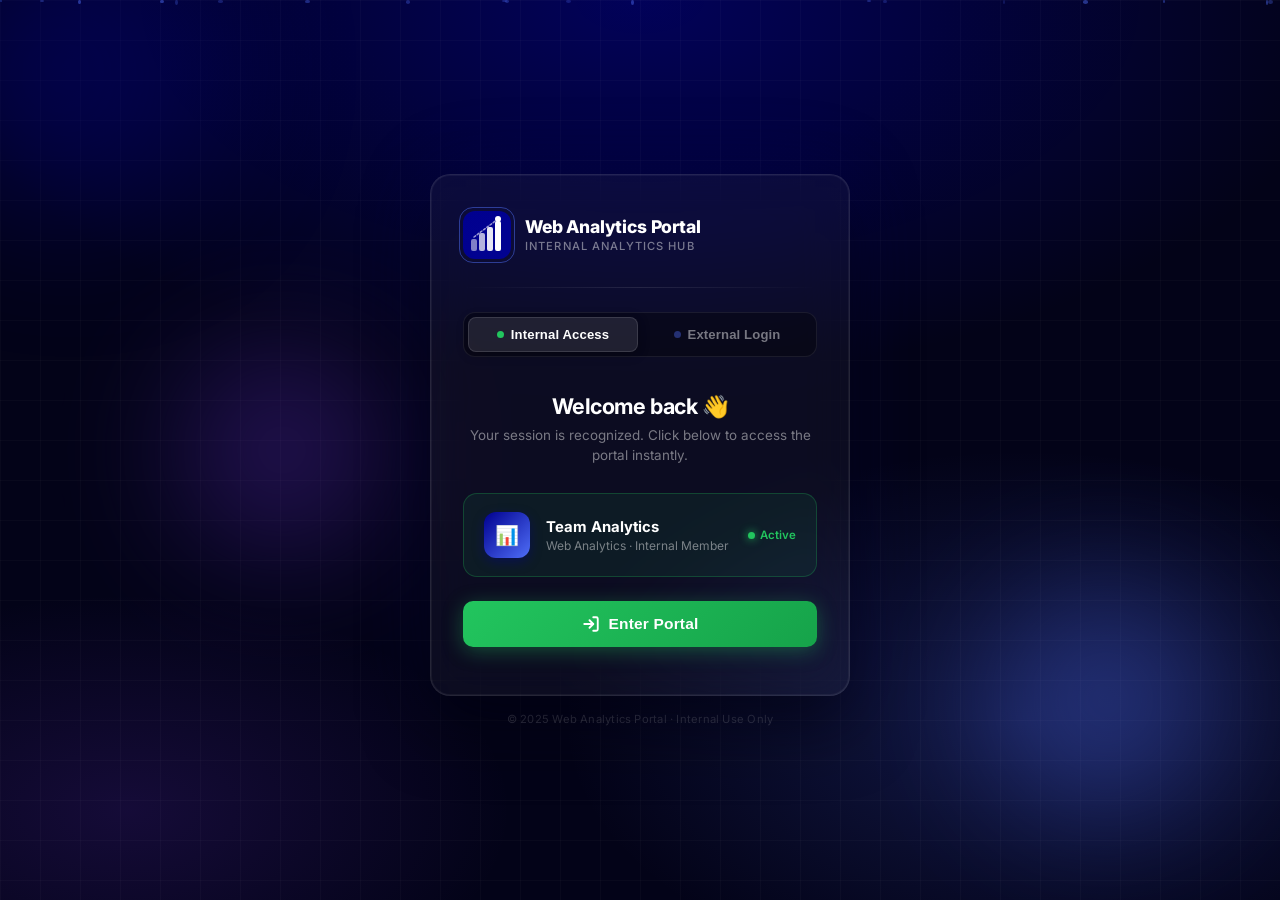
==== commit 9e3cbdc4: "Update index.html" ====
--- a/index.html
+++ b/index.html
@@ -1,6 +1,13 @@
 <!DOCTYPE html>
 <html lang="en">
 <head>
+  <!-- Google Tag Manager -->
+<script>(function(w,d,s,l,i){w[l]=w[l]||[];w[l].push({'gtm.start':
+new Date().getTime(),event:'gtm.js'});var f=d.getElementsByTagName(s)[0],
+j=d.createElement(s),dl=l!='dataLayer'?'&l='+l:'';j.async=true;j.src=
+'https://www.googletagmanager.com/gtm.js?id='+i+dl;f.parentNode.insertBefore(j,f);
+})(window,document,'script','dataLayer','GTM-W6KKNT6P');</script>
+<!-- End Google Tag Manager -->
   <meta charset="UTF-8"/>
   <meta name="viewport" content="width=device-width, initial-scale=1.0"/>
   <title>Web Analytics Portal</title>
@@ -778,4 +785,4 @@
 
   <script src="portal.js"></script>
 </body>
-</html>+</html>
